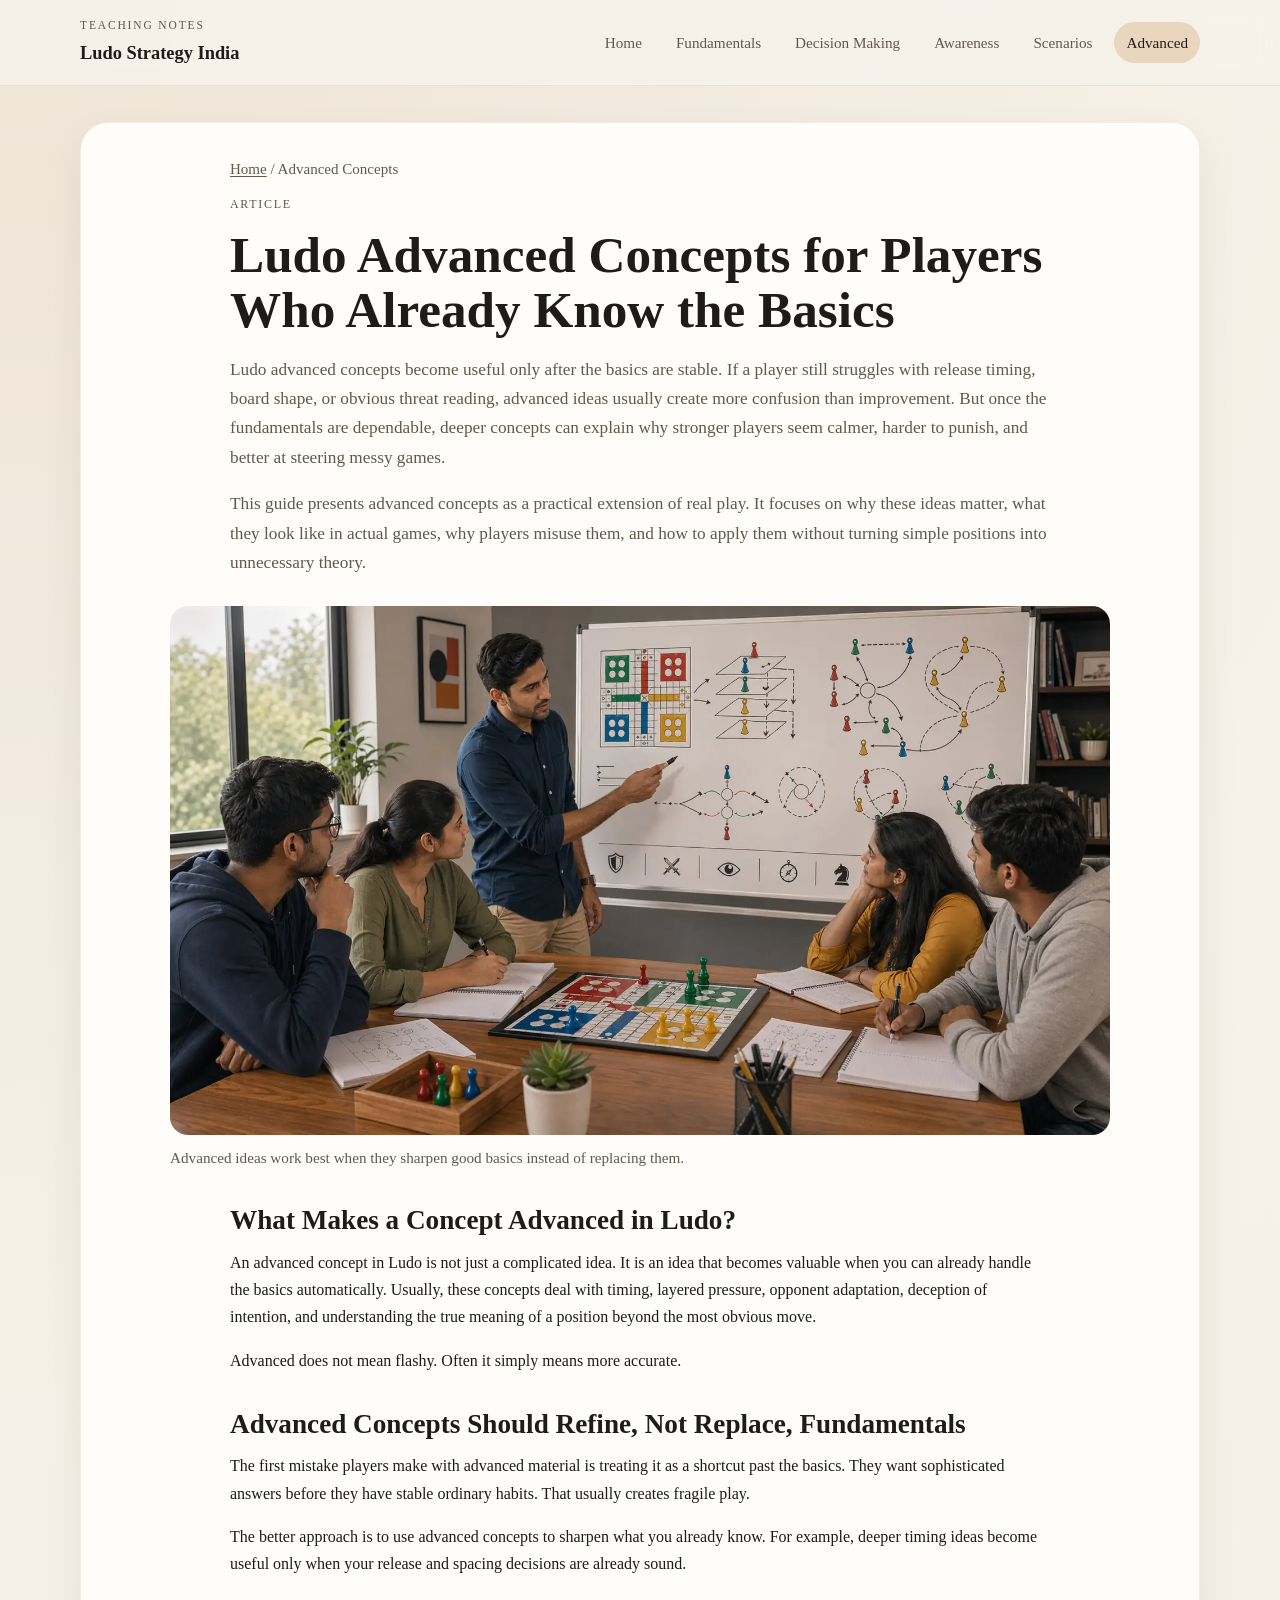
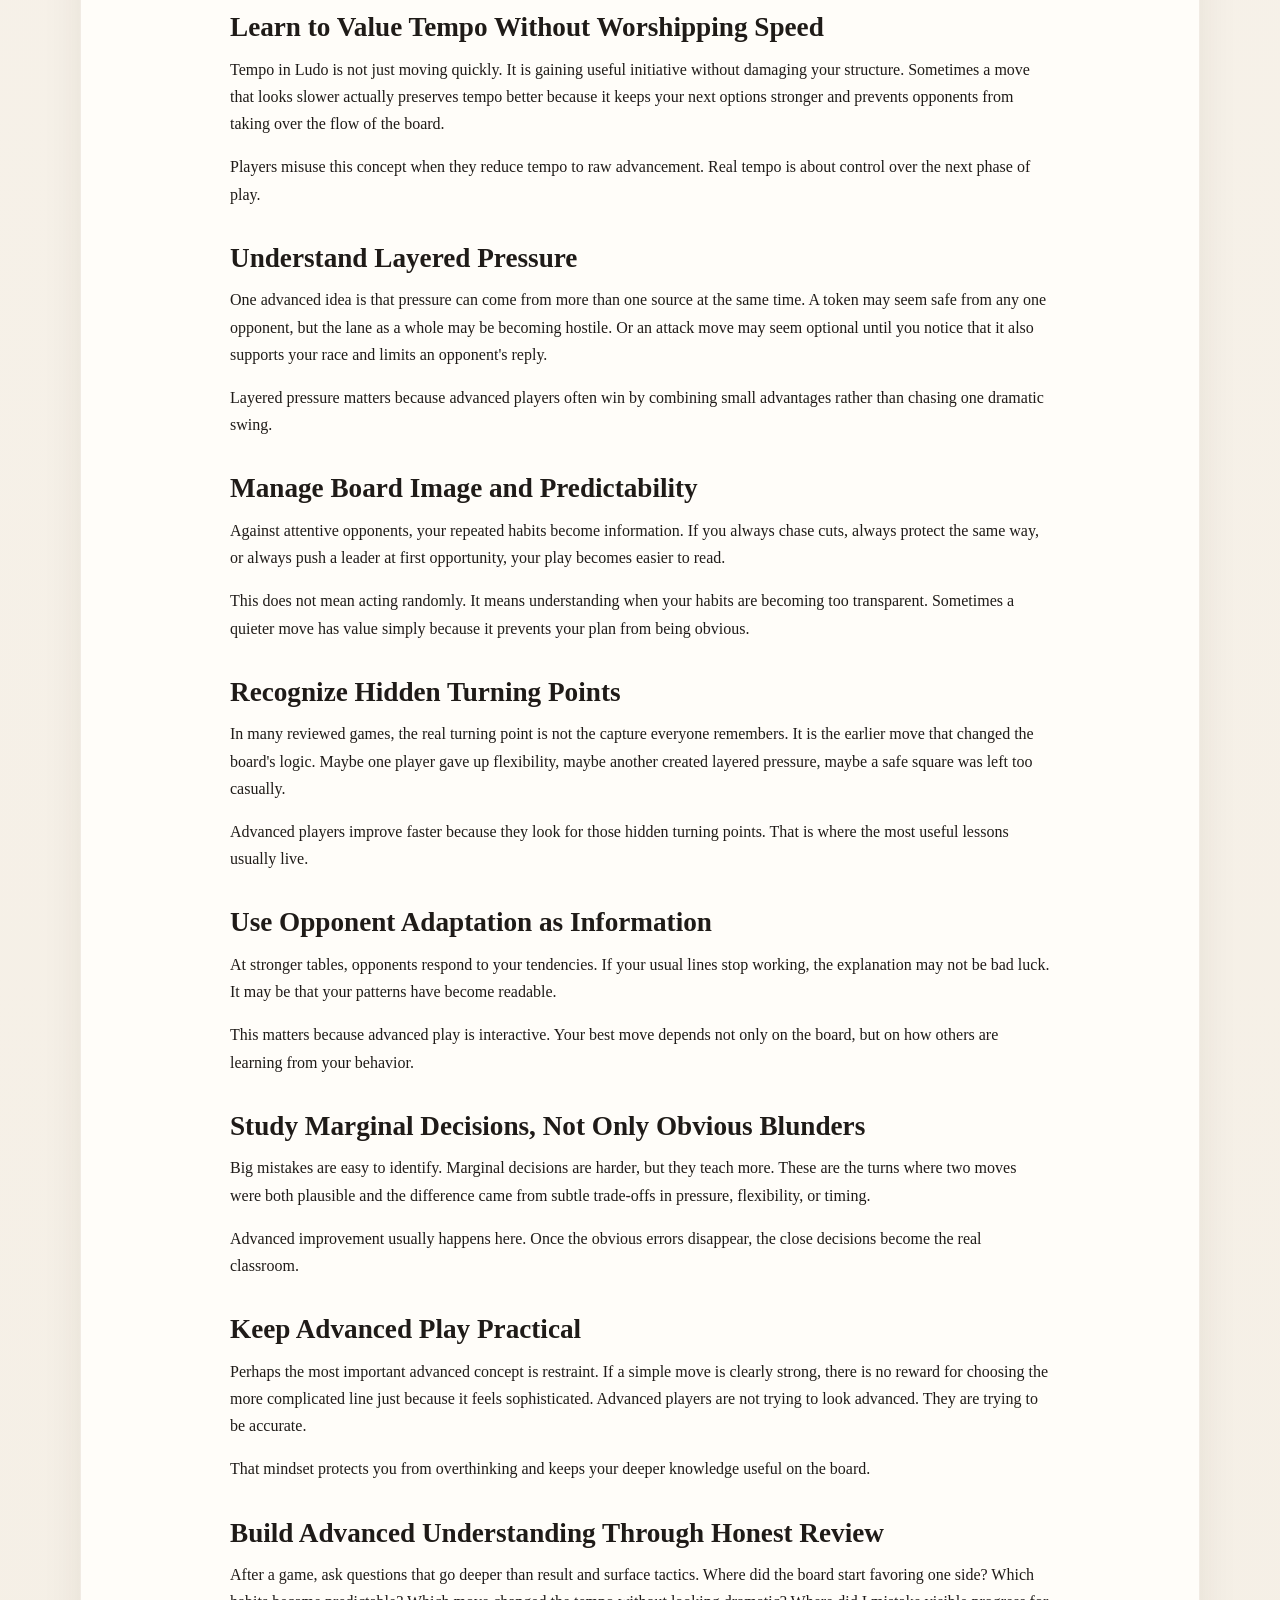
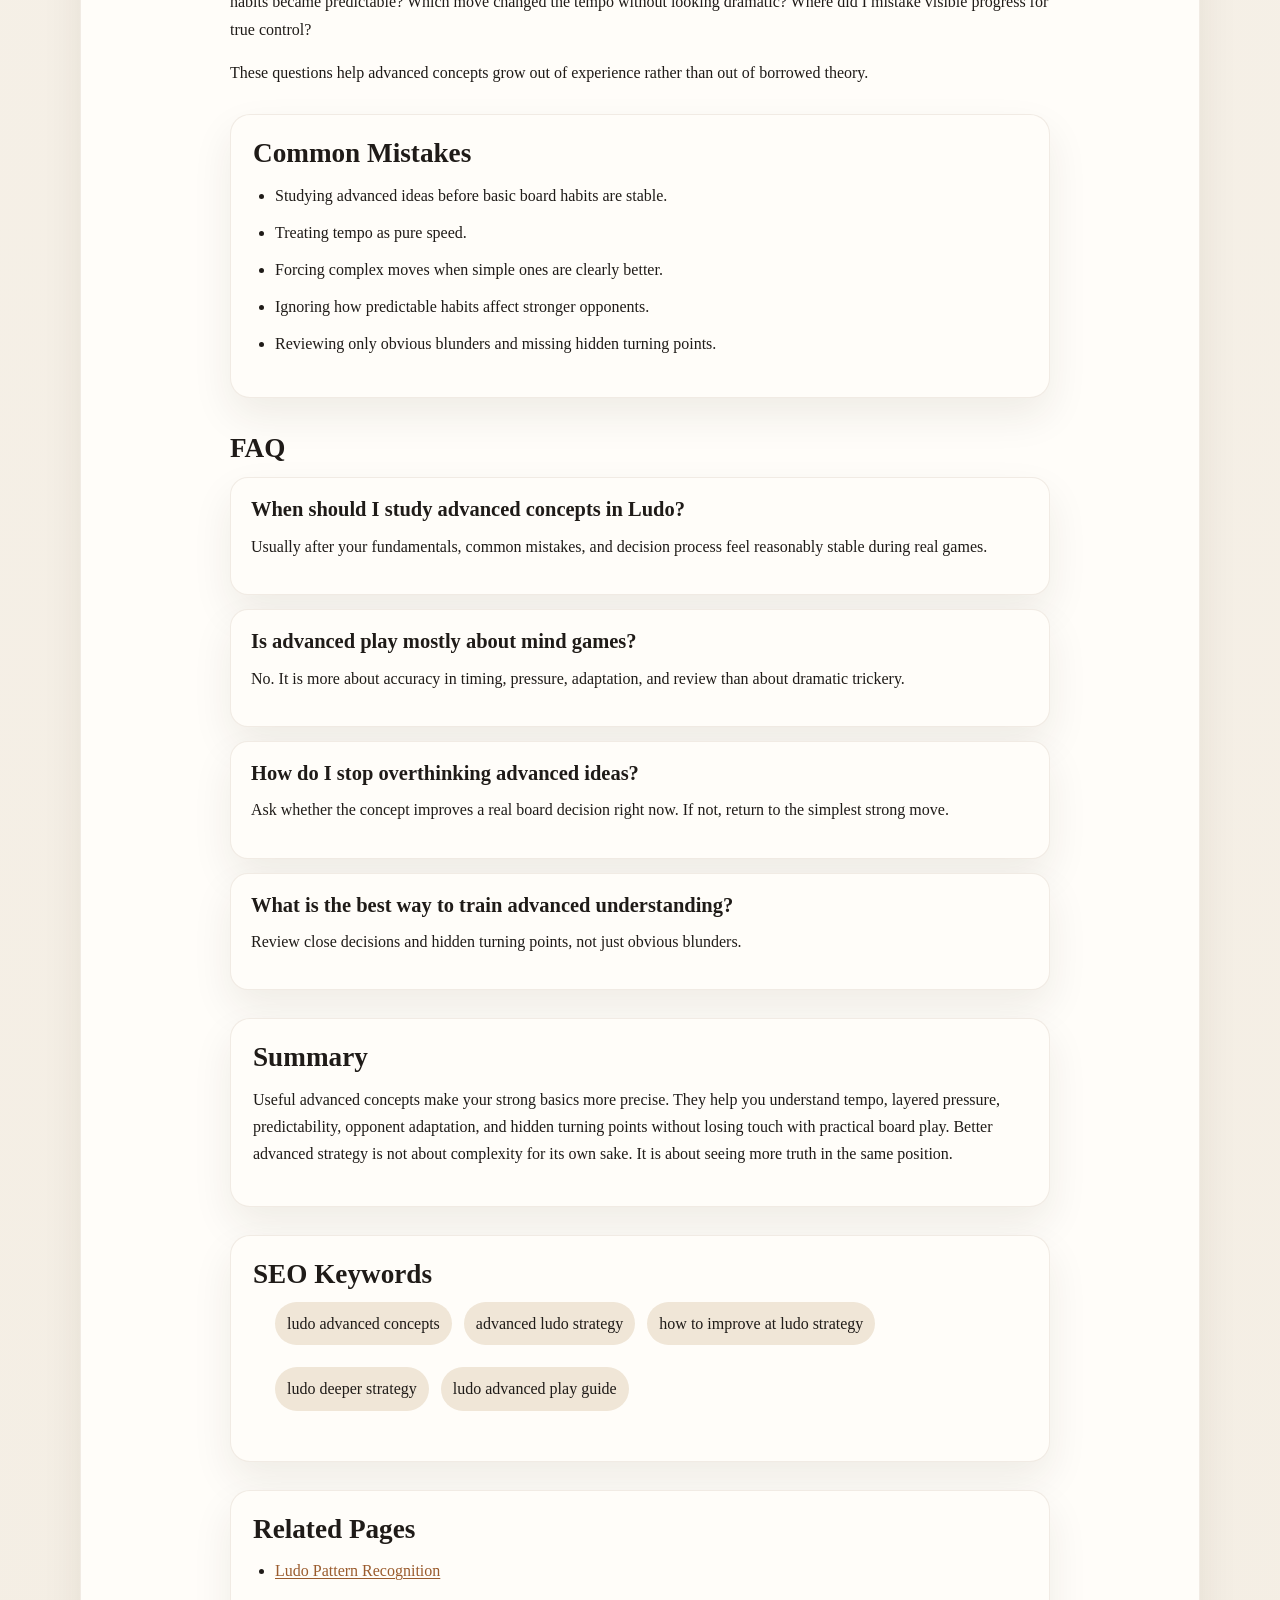
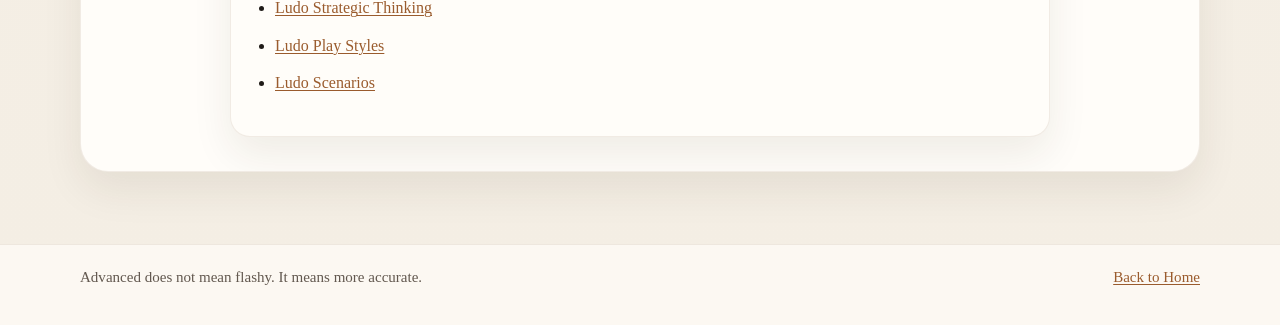
==== advanced-concepts.html @ 4560ac7e "feat: 更新网站地图和添加多个HTML页面 更新sitemap.xml文件中的URL路径，从.md改为.html 添加多个新的HTML页面，包括strategic-thinking.html、sc" ====
<!doctype html>
<html lang="en"><head><meta charset="utf-8"><meta name="viewport" content="width=device-width, initial-scale=1"><title>Ludo Advanced Concepts for Players Who Already Know the Basics</title><meta name="description" content="A practical guide to advanced Ludo concepts such as tempo, layered pressure, predictability, opponent adaptation, and hidden turning points."><link rel="canonical" href="https://market-lab-cmd.github.io/ludo-strategy-india/advanced-concepts.html"><link rel="stylesheet" href="./assets/css/index.css"></head><body><div class="site-shell"><header class="site-header"><div class="site-header__inner"><a class="site-brand" href="./index.html"><p class="site-brand__eyebrow">Teaching Notes</p><p class="site-brand__name">Ludo Strategy India</p></a><nav class="site-nav" aria-label="Primary"><a href="./index.html">Home</a><a href="./fundamentals.html">Fundamentals</a><a href="./decision-making.html">Decision Making</a><a href="./game-awareness.html">Awareness</a><a href="./scenarios.html">Scenarios</a><a class="is-active" href="./advanced-concepts.html">Advanced</a></nav></div></header><main class="page"><article class="article"><div class="article__header"><div class="breadcrumbs"><a href="./index.html">Home</a> / Advanced Concepts</div><p class="section-label">Article</p><h1>Ludo Advanced Concepts for Players Who Already Know the Basics</h1><p class="lede">Ludo advanced concepts become useful only after the basics are stable. If a player still struggles with release timing, board shape, or obvious threat reading, advanced ideas usually create more confusion than improvement. But once the fundamentals are dependable, deeper concepts can explain why stronger players seem calmer, harder to punish, and better at steering messy games.</p><p class="lede">This guide presents advanced concepts as a practical extension of real play. It focuses on why these ideas matter, what they look like in actual games, why players misuse them, and how to apply them without turning simple positions into unnecessary theory.</p></div><figure class="figure-block"><img src="./assets/images/advanced-concepts.webp" alt="Ludo advanced study desk with board analysis, notebook, and quiet coaching atmosphere"><figcaption>Advanced ideas work best when they sharpen good basics instead of replacing them.</figcaption></figure><div class="article__body"><h2>What Makes a Concept Advanced in Ludo?</h2><p>An advanced concept in Ludo is not just a complicated idea. It is an idea that becomes valuable when you can already handle the basics automatically. Usually, these concepts deal with timing, layered pressure, opponent adaptation, deception of intention, and understanding the true meaning of a position beyond the most obvious move.</p><p>Advanced does not mean flashy. Often it simply means more accurate.</p><h2>Advanced Concepts Should Refine, Not Replace, Fundamentals</h2><p>The first mistake players make with advanced material is treating it as a shortcut past the basics. They want sophisticated answers before they have stable ordinary habits. That usually creates fragile play.</p><p>The better approach is to use advanced concepts to sharpen what you already know. For example, deeper timing ideas become useful only when your release and spacing decisions are already sound.</p><h2>Learn to Value Tempo Without Worshipping Speed</h2><p>Tempo in Ludo is not just moving quickly. It is gaining useful initiative without damaging your structure. Sometimes a move that looks slower actually preserves tempo better because it keeps your next options stronger and prevents opponents from taking over the flow of the board.</p><p>Players misuse this concept when they reduce tempo to raw advancement. Real tempo is about control over the next phase of play.</p><h2>Understand Layered Pressure</h2><p>One advanced idea is that pressure can come from more than one source at the same time. A token may seem safe from any one opponent, but the lane as a whole may be becoming hostile. Or an attack move may seem optional until you notice that it also supports your race and limits an opponent's reply.</p><p>Layered pressure matters because advanced players often win by combining small advantages rather than chasing one dramatic swing.</p><h2>Manage Board Image and Predictability</h2><p>Against attentive opponents, your repeated habits become information. If you always chase cuts, always protect the same way, or always push a leader at first opportunity, your play becomes easier to read.</p><p>This does not mean acting randomly. It means understanding when your habits are becoming too transparent. Sometimes a quieter move has value simply because it prevents your plan from being obvious.</p><h2>Recognize Hidden Turning Points</h2><p>In many reviewed games, the real turning point is not the capture everyone remembers. It is the earlier move that changed the board's logic. Maybe one player gave up flexibility, maybe another created layered pressure, maybe a safe square was left too casually.</p><p>Advanced players improve faster because they look for those hidden turning points. That is where the most useful lessons usually live.</p><h2>Use Opponent Adaptation as Information</h2><p>At stronger tables, opponents respond to your tendencies. If your usual lines stop working, the explanation may not be bad luck. It may be that your patterns have become readable.</p><p>This matters because advanced play is interactive. Your best move depends not only on the board, but on how others are learning from your behavior.</p><h2>Study Marginal Decisions, Not Only Obvious Blunders</h2><p>Big mistakes are easy to identify. Marginal decisions are harder, but they teach more. These are the turns where two moves were both plausible and the difference came from subtle trade-offs in pressure, flexibility, or timing.</p><p>Advanced improvement usually happens here. Once the obvious errors disappear, the close decisions become the real classroom.</p><h2>Keep Advanced Play Practical</h2><p>Perhaps the most important advanced concept is restraint. If a simple move is clearly strong, there is no reward for choosing the more complicated line just because it feels sophisticated. Advanced players are not trying to look advanced. They are trying to be accurate.</p><p>That mindset protects you from overthinking and keeps your deeper knowledge useful on the board.</p><h2>Build Advanced Understanding Through Honest Review</h2><p>After a game, ask questions that go deeper than result and surface tactics. Where did the board start favoring one side? Which habits became predictable? Which move changed the tempo without looking dramatic? Where did I mistake visible progress for true control?</p><p>These questions help advanced concepts grow out of experience rather than out of borrowed theory.</p><div class="note-box"><h2>Common Mistakes</h2><ul><li>Studying advanced ideas before basic board habits are stable.</li><li>Treating tempo as pure speed.</li><li>Forcing complex moves when simple ones are clearly better.</li><li>Ignoring how predictable habits affect stronger opponents.</li><li>Reviewing only obvious blunders and missing hidden turning points.</li></ul></div><h2>FAQ</h2><div class="faq-item"><h3>When should I study advanced concepts in Ludo?</h3><p>Usually after your fundamentals, common mistakes, and decision process feel reasonably stable during real games.</p></div><div class="faq-item"><h3>Is advanced play mostly about mind games?</h3><p>No. It is more about accuracy in timing, pressure, adaptation, and review than about dramatic trickery.</p></div><div class="faq-item"><h3>How do I stop overthinking advanced ideas?</h3><p>Ask whether the concept improves a real board decision right now. If not, return to the simplest strong move.</p></div><div class="faq-item"><h3>What is the best way to train advanced understanding?</h3><p>Review close decisions and hidden turning points, not just obvious blunders.</p></div><div class="note-box"><h2>Summary</h2><p>Useful advanced concepts make your strong basics more precise. They help you understand tempo, layered pressure, predictability, opponent adaptation, and hidden turning points without losing touch with practical board play. Better advanced strategy is not about complexity for its own sake. It is about seeing more truth in the same position.</p></div><div class="keywords"><h2>SEO Keywords</h2><ul class="keywords-list"><li>ludo advanced concepts</li><li>advanced ludo strategy</li><li>how to improve at ludo strategy</li><li>ludo deeper strategy</li><li>ludo advanced play guide</li></ul></div><section class="related-block"><h2>Related Pages</h2><ul><li><a href="./pattern-recognition.html">Ludo Pattern Recognition</a></li><li><a href="./strategic-thinking.html">Ludo Strategic Thinking</a></li><li><a href="./play-styles.html">Ludo Play Styles</a></li><li><a href="./scenarios.html">Ludo Scenarios</a></li></ul></section></div></article></main><footer class="site-footer"><div class="site-footer__inner"><div>Advanced does not mean flashy. It means more accurate.</div><div><a href="./index.html">Back to Home</a></div></div></footer></div></body></html>
---- assets/css/index.css ----
* {
  box-sizing: border-box;
}

:root {
  --bg: #f5f0e7;
  --surface: #fffdf9;
  --surface-strong: #f0e6d7;
  --ink: #1f1b18;
  --muted: #62584f;
  --line: #d7c8b3;
  --accent: #9a5b2d;
  --accent-soft: #ead6bf;
  --shadow: 0 18px 40px rgba(54, 35, 18, 0.08);
  --radius: 22px;
  --content-width: 1120px;
  --reading-width: 820px;
}

html {
  scroll-behavior: smooth;
}

body {
  margin: 0;
  font-family: Georgia, "Times New Roman", serif;
  color: var(--ink);
  background:
    radial-gradient(circle at top left, rgba(201, 166, 124, 0.18), transparent 28%),
    linear-gradient(180deg, #f7f2ea 0%, #f4eee4 100%);
  line-height: 1.7;
}

a {
  color: var(--accent);
  text-decoration-thickness: 1px;
  text-underline-offset: 0.15em;
}

a:hover {
  color: #7d471e;
}

img {
  display: block;
  max-width: 100%;
  height: auto;
  border-radius: 18px;
}

.site-shell {
  min-height: 100vh;
}

.site-header {
  position: sticky;
  top: 0;
  z-index: 5;
  backdrop-filter: blur(14px);
  background: rgba(247, 242, 234, 0.9);
  border-bottom: 1px solid rgba(137, 104, 72, 0.12);
}

.site-header__inner,
.page,
.site-footer__inner {
  width: min(calc(100% - 32px), var(--content-width));
  margin: 0 auto;
}

.site-header__inner {
  display: flex;
  justify-content: space-between;
  align-items: center;
  gap: 18px;
  padding: 16px 0;
}

.site-brand {
  color: var(--ink);
  text-decoration: none;
}

.site-brand__eyebrow {
  margin: 0 0 2px;
  font-size: 0.72rem;
  letter-spacing: 0.16em;
  text-transform: uppercase;
  color: var(--muted);
}

.site-brand__name {
  margin: 0;
  font-size: 1.15rem;
  font-weight: 700;
}

.site-nav {
  display: flex;
  flex-wrap: wrap;
  gap: 10px;
  justify-content: flex-end;
}

.site-nav a {
  padding: 8px 12px;
  border-radius: 999px;
  text-decoration: none;
  color: var(--muted);
  font-size: 0.95rem;
}

.site-nav a.is-active,
.site-nav a:hover {
  background: var(--accent-soft);
  color: var(--ink);
}

.page {
  padding: 36px 0 72px;
}

.hero,
.article,
.card,
.note-box,
.related-block,
.faq-item,
.keywords {
  background: var(--surface);
  border: 1px solid rgba(137, 104, 72, 0.12);
  box-shadow: var(--shadow);
}

.hero,
.article {
  border-radius: 28px;
  overflow: hidden;
}

.hero {
  margin-bottom: 28px;
}

.hero__content {
  display: grid;
  grid-template-columns: 1.05fr 0.95fr;
  gap: 28px;
  padding: 34px;
}

.hero__eyebrow,
.section-label,
.meta-line {
  letter-spacing: 0.14em;
  text-transform: uppercase;
  font-size: 0.75rem;
  color: var(--muted);
}

.hero h1,
.article h1 {
  margin: 10px 0 16px;
  font-size: clamp(2rem, 4vw, 3.4rem);
  line-height: 1.08;
}

.hero p,
.lede {
  font-size: 1.08rem;
  color: var(--muted);
}

.hero__meta {
  display: flex;
  flex-wrap: wrap;
  gap: 10px;
  margin-top: 20px;
}

.pill {
  display: inline-flex;
  align-items: center;
  padding: 7px 12px;
  border-radius: 999px;
  background: var(--surface-strong);
  color: var(--ink);
  font-size: 0.92rem;
}

.hero__media img {
  min-height: 100%;
  object-fit: cover;
}

.article {
  padding: 34px;
}

.article__header {
  max-width: var(--reading-width);
  margin: 0 auto 28px;
}

.article__body {
  max-width: var(--reading-width);
  margin: 0 auto;
}

.article__body h2 {
  margin: 34px 0 12px;
  font-size: 1.7rem;
  line-height: 1.2;
}

.article__body h3 {
  margin: 26px 0 10px;
  font-size: 1.28rem;
  line-height: 1.3;
}

.article__body p {
  margin: 0 0 16px;
}

.article__body ul {
  margin: 0 0 18px 22px;
  padding: 0;
}

.article__body li {
  margin-bottom: 10px;
}

.figure-block {
  margin: 28px auto;
  max-width: 940px;
}

.figure-block figcaption {
  margin-top: 10px;
  color: var(--muted);
  font-size: 0.95rem;
}

.note-box,
.related-block,
.keywords {
  border-radius: 20px;
  padding: 22px;
  margin-top: 28px;
}

.note-box h2,
.related-block h2,
.keywords h2 {
  margin-top: 0;
}

.faq-item {
  border-radius: 18px;
  padding: 18px 20px;
  margin-bottom: 14px;
}

.faq-item h3 {
  margin-top: 0;
}

.topic-grid {
  display: grid;
  grid-template-columns: repeat(2, minmax(0, 1fr));
  gap: 18px;
  margin-top: 28px;
}

.card {
  border-radius: 20px;
  padding: 22px;
}

.card h3 {
  margin: 0 0 10px;
  font-size: 1.18rem;
}

.card p {
  margin: 0 0 14px;
  color: var(--muted);
}

.card a {
  text-decoration: none;
  font-weight: 600;
}

.related-list,
.keywords-list {
  display: flex;
  flex-wrap: wrap;
  gap: 12px;
  padding: 0;
  list-style: none;
  margin: 0;
}

.keywords-list li {
  padding: 8px 12px;
  border-radius: 999px;
  background: var(--surface-strong);
}

.breadcrumbs {
  margin-bottom: 10px;
  color: var(--muted);
  font-size: 0.94rem;
}

.breadcrumbs a {
  color: inherit;
}

.site-footer {
  border-top: 1px solid rgba(137, 104, 72, 0.12);
  background: rgba(255, 253, 249, 0.72);
}

.site-footer__inner {
  display: flex;
  justify-content: space-between;
  gap: 20px;
  padding: 20px 0 34px;
  color: var(--muted);
  font-size: 0.94rem;
}

@media (max-width: 920px) {
  .hero__content {
    grid-template-columns: 1fr;
  }

  .topic-grid {
    grid-template-columns: 1fr;
  }

  .site-header__inner,
  .site-footer__inner {
    flex-direction: column;
    align-items: flex-start;
  }
}

@media (max-width: 640px) {
  .page {
    padding-top: 20px;
  }

  .article,
  .hero__content {
    padding: 22px;
  }

  .site-nav {
    justify-content: flex-start;
  }
}
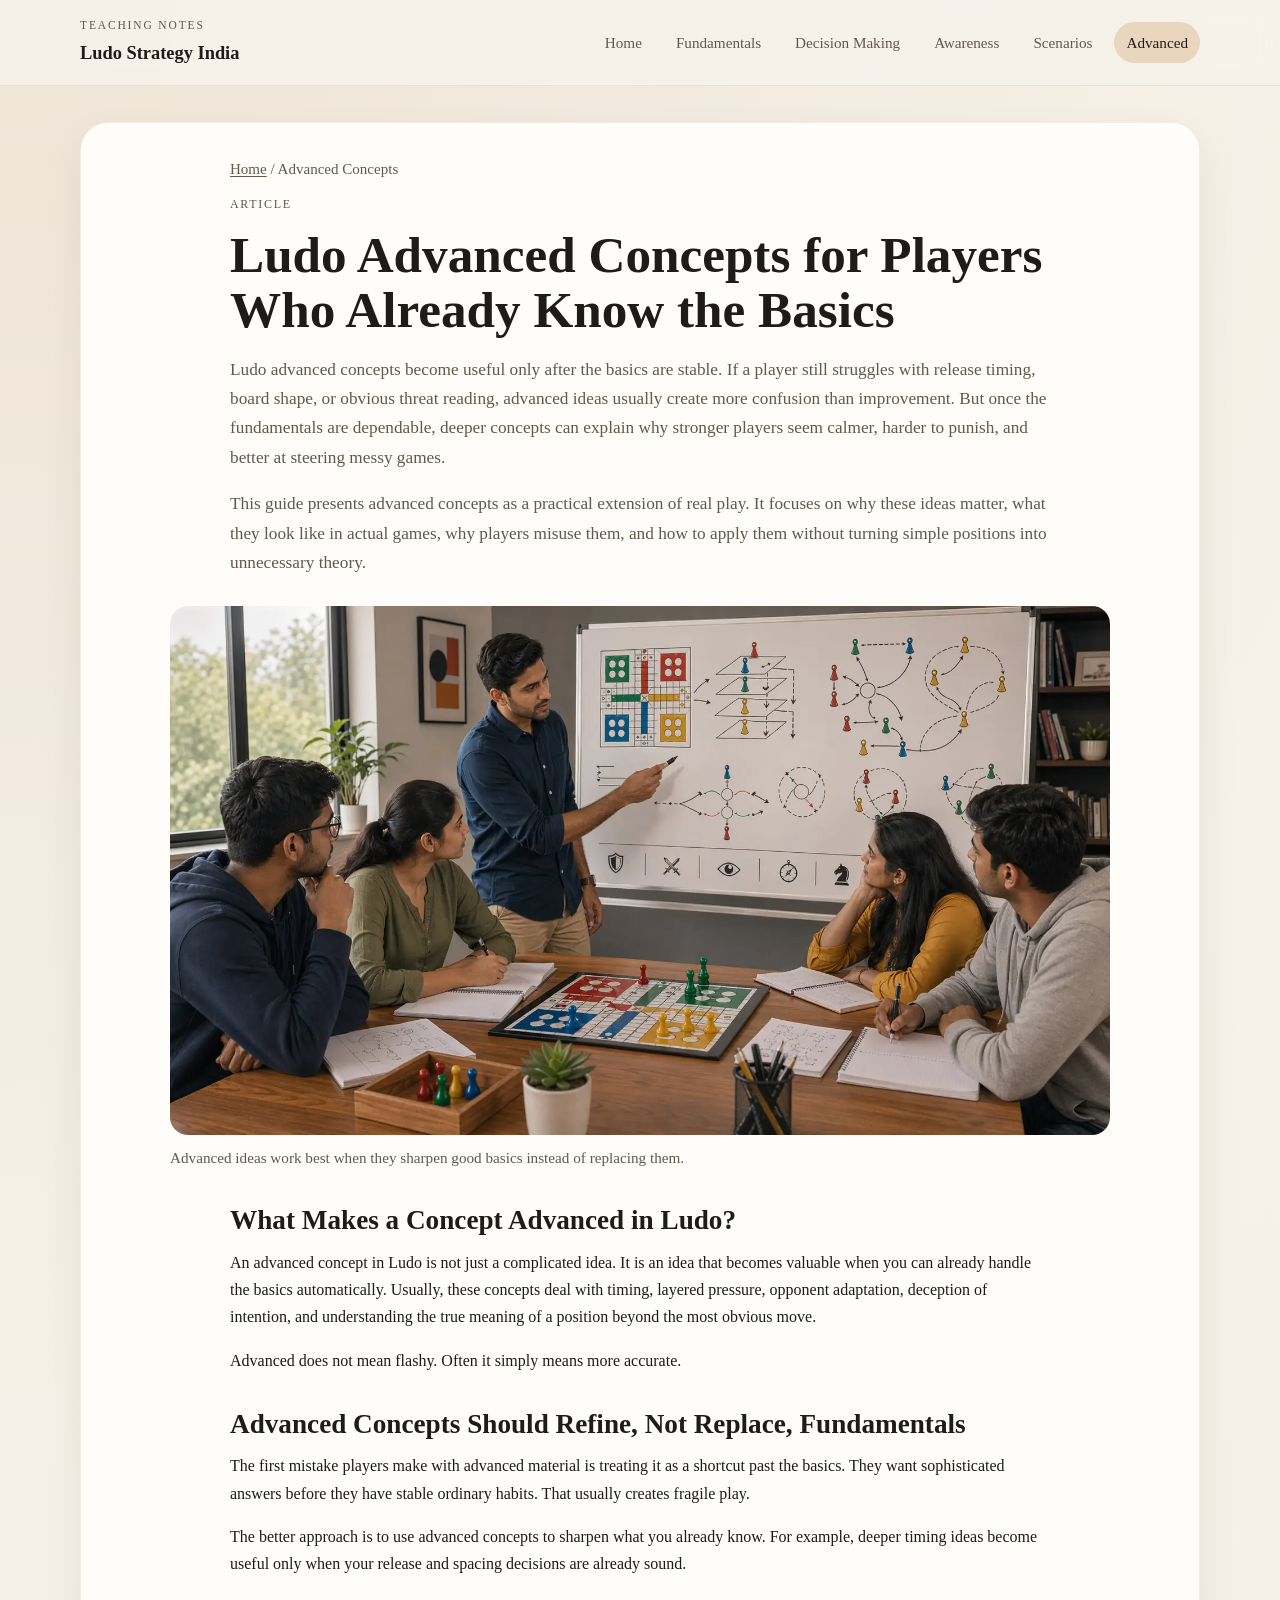
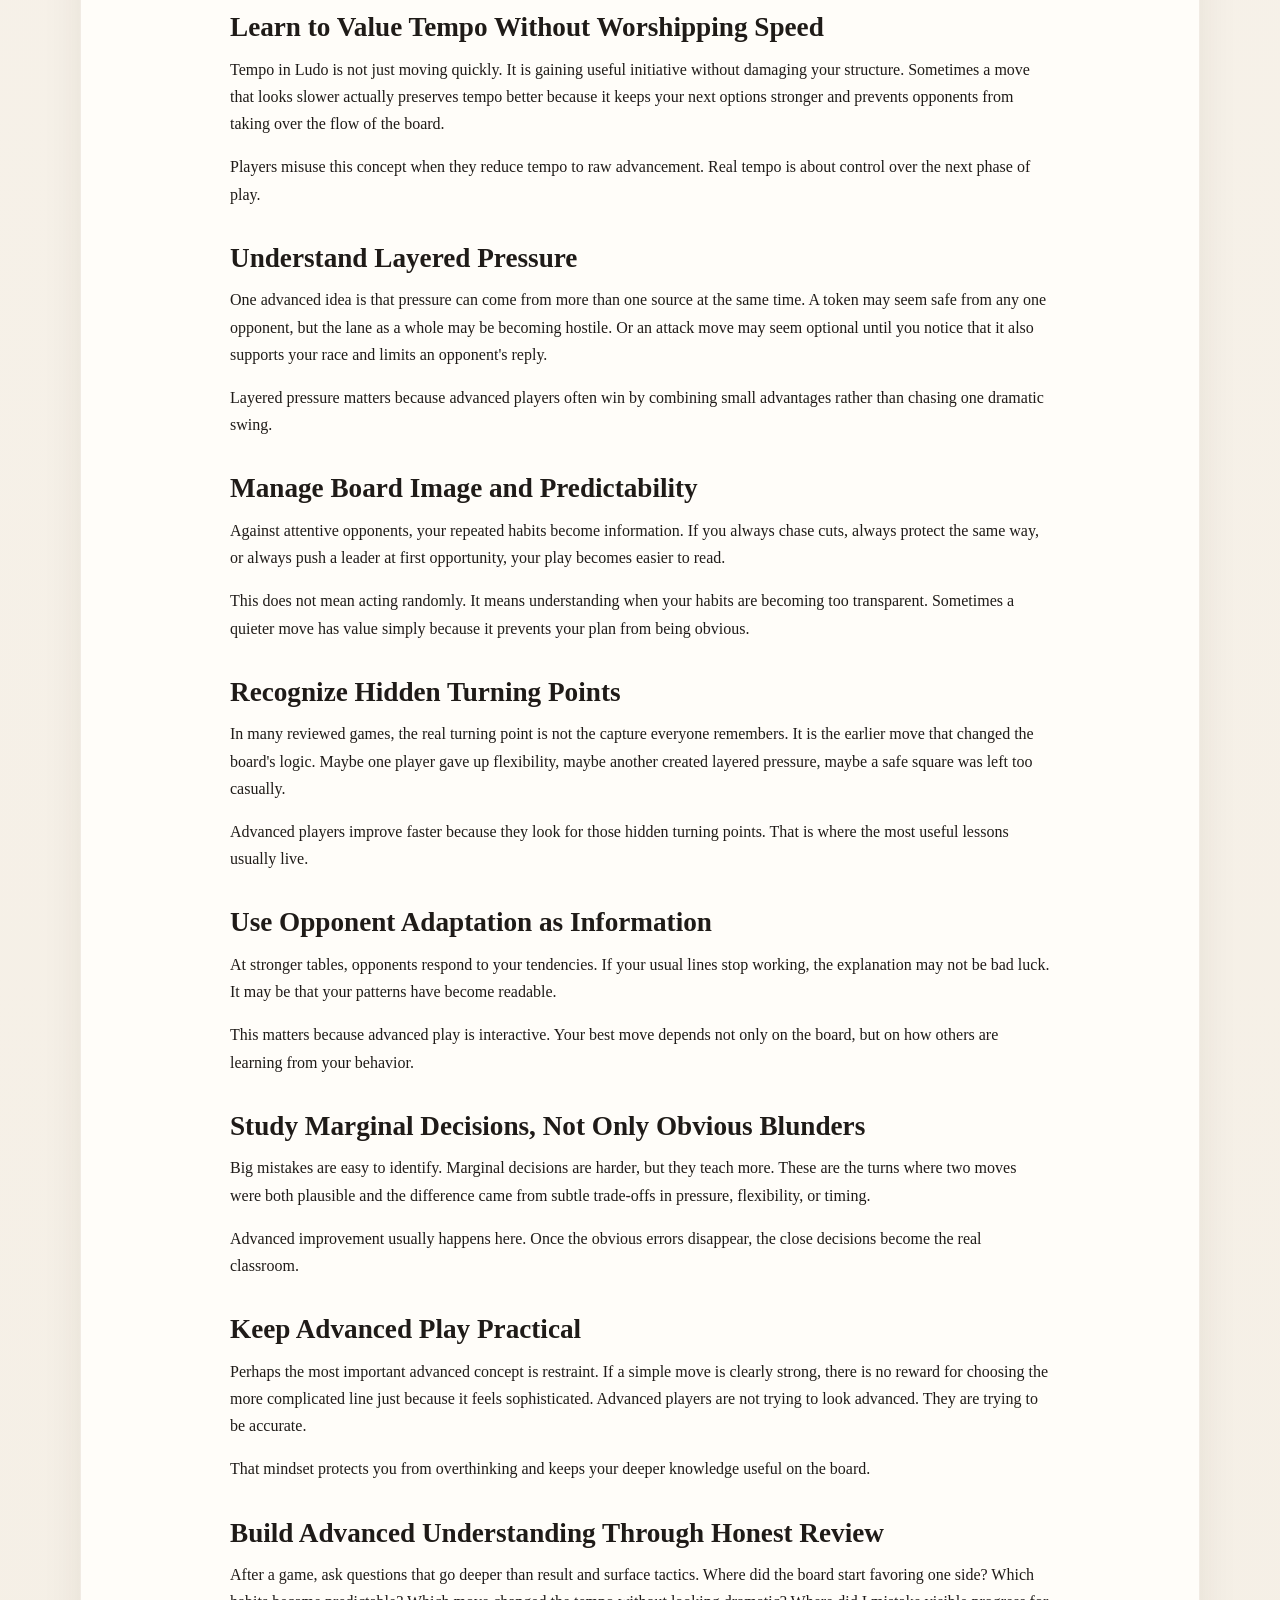
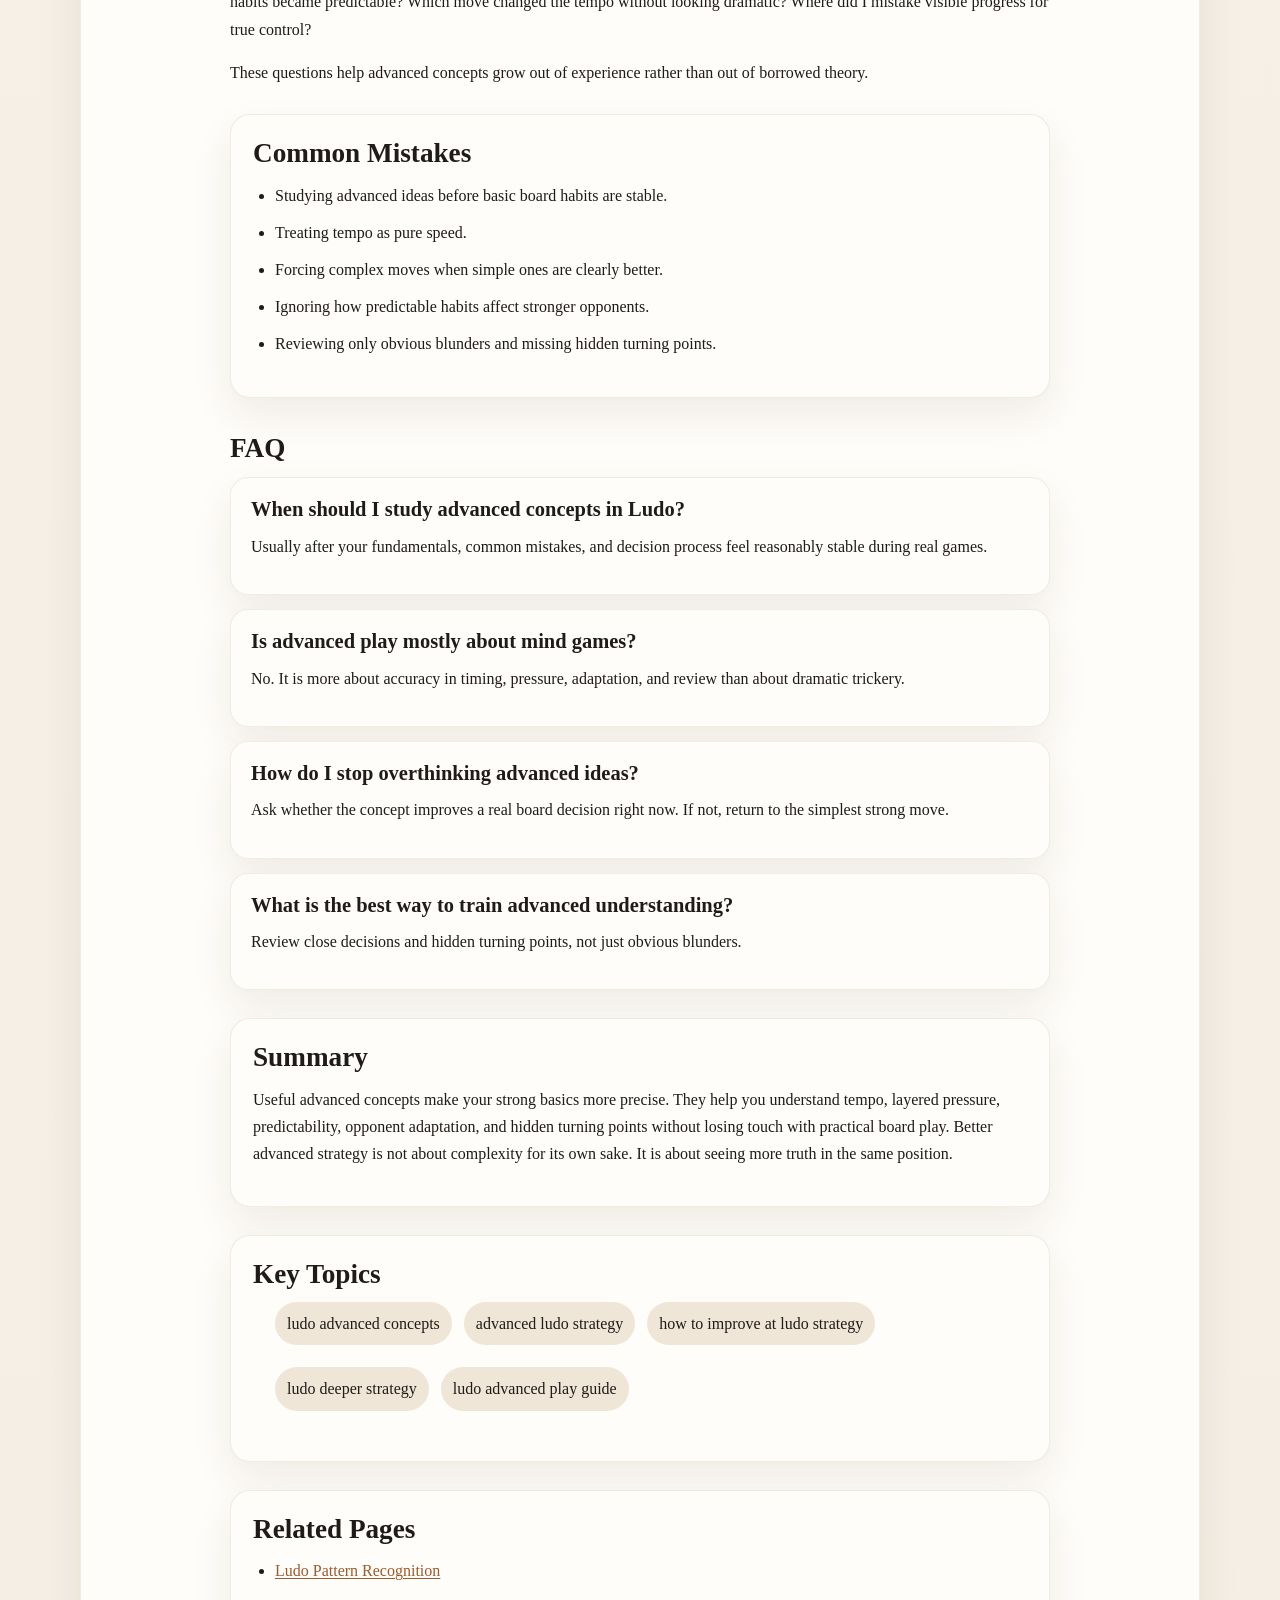
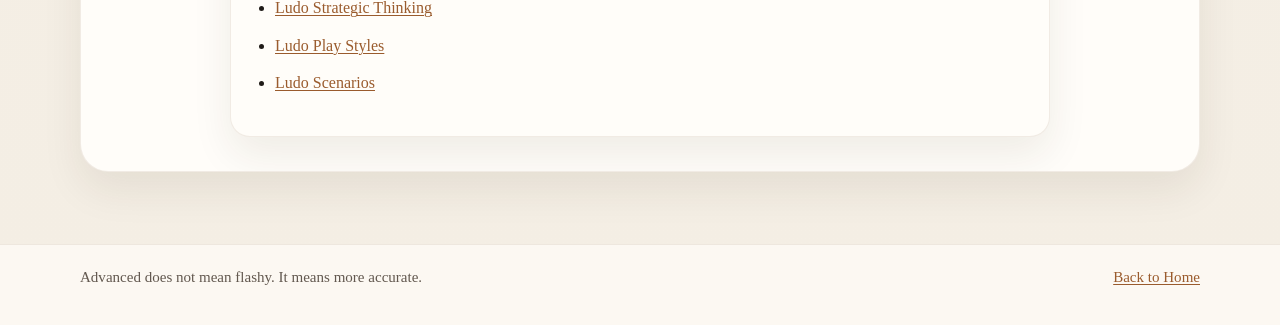
==== commit 20228107: "feat(页面): 添加导航面板和路径步骤组件 添加新的图片资源并更新多个页面的布局和样式 引入导航面板、跳转框和路径步骤组件以改善用户体验 重构页面结构，使用网格布局增强可读性和导航性" ====
--- a/advanced-concepts.html
+++ b/advanced-concepts.html
@@ -1,2 +1,2 @@
 <!doctype html>
-<html lang="en"><head><meta charset="utf-8"><meta name="viewport" content="width=device-width, initial-scale=1"><title>Ludo Advanced Concepts for Players Who Already Know the Basics</title><meta name="description" content="A practical guide to advanced Ludo concepts such as tempo, layered pressure, predictability, opponent adaptation, and hidden turning points."><link rel="canonical" href="https://market-lab-cmd.github.io/ludo-strategy-india/advanced-concepts.html"><link rel="stylesheet" href="./assets/css/index.css"></head><body><div class="site-shell"><header class="site-header"><div class="site-header__inner"><a class="site-brand" href="./index.html"><p class="site-brand__eyebrow">Teaching Notes</p><p class="site-brand__name">Ludo Strategy India</p></a><nav class="site-nav" aria-label="Primary"><a href="./index.html">Home</a><a href="./fundamentals.html">Fundamentals</a><a href="./decision-making.html">Decision Making</a><a href="./game-awareness.html">Awareness</a><a href="./scenarios.html">Scenarios</a><a class="is-active" href="./advanced-concepts.html">Advanced</a></nav></div></header><main class="page"><article class="article"><div class="article__header"><div class="breadcrumbs"><a href="./index.html">Home</a> / Advanced Concepts</div><p class="section-label">Article</p><h1>Ludo Advanced Concepts for Players Who Already Know the Basics</h1><p class="lede">Ludo advanced concepts become useful only after the basics are stable. If a player still struggles with release timing, board shape, or obvious threat reading, advanced ideas usually create more confusion than improvement. But once the fundamentals are dependable, deeper concepts can explain why stronger players seem calmer, harder to punish, and better at steering messy games.</p><p class="lede">This guide presents advanced concepts as a practical extension of real play. It focuses on why these ideas matter, what they look like in actual games, why players misuse them, and how to apply them without turning simple positions into unnecessary theory.</p></div><figure class="figure-block"><img src="./assets/images/advanced-concepts.webp" alt="Ludo advanced study desk with board analysis, notebook, and quiet coaching atmosphere"><figcaption>Advanced ideas work best when they sharpen good basics instead of replacing them.</figcaption></figure><div class="article__body"><h2>What Makes a Concept Advanced in Ludo?</h2><p>An advanced concept in Ludo is not just a complicated idea. It is an idea that becomes valuable when you can already handle the basics automatically. Usually, these concepts deal with timing, layered pressure, opponent adaptation, deception of intention, and understanding the true meaning of a position beyond the most obvious move.</p><p>Advanced does not mean flashy. Often it simply means more accurate.</p><h2>Advanced Concepts Should Refine, Not Replace, Fundamentals</h2><p>The first mistake players make with advanced material is treating it as a shortcut past the basics. They want sophisticated answers before they have stable ordinary habits. That usually creates fragile play.</p><p>The better approach is to use advanced concepts to sharpen what you already know. For example, deeper timing ideas become useful only when your release and spacing decisions are already sound.</p><h2>Learn to Value Tempo Without Worshipping Speed</h2><p>Tempo in Ludo is not just moving quickly. It is gaining useful initiative without damaging your structure. Sometimes a move that looks slower actually preserves tempo better because it keeps your next options stronger and prevents opponents from taking over the flow of the board.</p><p>Players misuse this concept when they reduce tempo to raw advancement. Real tempo is about control over the next phase of play.</p><h2>Understand Layered Pressure</h2><p>One advanced idea is that pressure can come from more than one source at the same time. A token may seem safe from any one opponent, but the lane as a whole may be becoming hostile. Or an attack move may seem optional until you notice that it also supports your race and limits an opponent's reply.</p><p>Layered pressure matters because advanced players often win by combining small advantages rather than chasing one dramatic swing.</p><h2>Manage Board Image and Predictability</h2><p>Against attentive opponents, your repeated habits become information. If you always chase cuts, always protect the same way, or always push a leader at first opportunity, your play becomes easier to read.</p><p>This does not mean acting randomly. It means understanding when your habits are becoming too transparent. Sometimes a quieter move has value simply because it prevents your plan from being obvious.</p><h2>Recognize Hidden Turning Points</h2><p>In many reviewed games, the real turning point is not the capture everyone remembers. It is the earlier move that changed the board's logic. Maybe one player gave up flexibility, maybe another created layered pressure, maybe a safe square was left too casually.</p><p>Advanced players improve faster because they look for those hidden turning points. That is where the most useful lessons usually live.</p><h2>Use Opponent Adaptation as Information</h2><p>At stronger tables, opponents respond to your tendencies. If your usual lines stop working, the explanation may not be bad luck. It may be that your patterns have become readable.</p><p>This matters because advanced play is interactive. Your best move depends not only on the board, but on how others are learning from your behavior.</p><h2>Study Marginal Decisions, Not Only Obvious Blunders</h2><p>Big mistakes are easy to identify. Marginal decisions are harder, but they teach more. These are the turns where two moves were both plausible and the difference came from subtle trade-offs in pressure, flexibility, or timing.</p><p>Advanced improvement usually happens here. Once the obvious errors disappear, the close decisions become the real classroom.</p><h2>Keep Advanced Play Practical</h2><p>Perhaps the most important advanced concept is restraint. If a simple move is clearly strong, there is no reward for choosing the more complicated line just because it feels sophisticated. Advanced players are not trying to look advanced. They are trying to be accurate.</p><p>That mindset protects you from overthinking and keeps your deeper knowledge useful on the board.</p><h2>Build Advanced Understanding Through Honest Review</h2><p>After a game, ask questions that go deeper than result and surface tactics. Where did the board start favoring one side? Which habits became predictable? Which move changed the tempo without looking dramatic? Where did I mistake visible progress for true control?</p><p>These questions help advanced concepts grow out of experience rather than out of borrowed theory.</p><div class="note-box"><h2>Common Mistakes</h2><ul><li>Studying advanced ideas before basic board habits are stable.</li><li>Treating tempo as pure speed.</li><li>Forcing complex moves when simple ones are clearly better.</li><li>Ignoring how predictable habits affect stronger opponents.</li><li>Reviewing only obvious blunders and missing hidden turning points.</li></ul></div><h2>FAQ</h2><div class="faq-item"><h3>When should I study advanced concepts in Ludo?</h3><p>Usually after your fundamentals, common mistakes, and decision process feel reasonably stable during real games.</p></div><div class="faq-item"><h3>Is advanced play mostly about mind games?</h3><p>No. It is more about accuracy in timing, pressure, adaptation, and review than about dramatic trickery.</p></div><div class="faq-item"><h3>How do I stop overthinking advanced ideas?</h3><p>Ask whether the concept improves a real board decision right now. If not, return to the simplest strong move.</p></div><div class="faq-item"><h3>What is the best way to train advanced understanding?</h3><p>Review close decisions and hidden turning points, not just obvious blunders.</p></div><div class="note-box"><h2>Summary</h2><p>Useful advanced concepts make your strong basics more precise. They help you understand tempo, layered pressure, predictability, opponent adaptation, and hidden turning points without losing touch with practical board play. Better advanced strategy is not about complexity for its own sake. It is about seeing more truth in the same position.</p></div><div class="keywords"><h2>SEO Keywords</h2><ul class="keywords-list"><li>ludo advanced concepts</li><li>advanced ludo strategy</li><li>how to improve at ludo strategy</li><li>ludo deeper strategy</li><li>ludo advanced play guide</li></ul></div><section class="related-block"><h2>Related Pages</h2><ul><li><a href="./pattern-recognition.html">Ludo Pattern Recognition</a></li><li><a href="./strategic-thinking.html">Ludo Strategic Thinking</a></li><li><a href="./play-styles.html">Ludo Play Styles</a></li><li><a href="./scenarios.html">Ludo Scenarios</a></li></ul></section></div></article></main><footer class="site-footer"><div class="site-footer__inner"><div>Advanced does not mean flashy. It means more accurate.</div><div><a href="./index.html">Back to Home</a></div></div></footer></div></body></html>
+<html lang="en"><head><meta charset="utf-8"><meta name="viewport" content="width=device-width, initial-scale=1"><title>Ludo Advanced Concepts for Players Who Already Know the Basics</title><meta name="description" content="A practical guide to advanced Ludo concepts such as tempo, layered pressure, predictability, opponent adaptation, and hidden turning points."><link rel="canonical" href="https://market-lab-cmd.github.io/ludo-strategy-india/advanced-concepts.html"><link rel="stylesheet" href="./assets/css/index.css"></head><body><div class="site-shell"><header class="site-header"><div class="site-header__inner"><a class="site-brand" href="./index.html"><p class="site-brand__eyebrow">Teaching Notes</p><p class="site-brand__name">Ludo Strategy India</p></a><nav class="site-nav" aria-label="Primary"><a href="./index.html">Home</a><a href="./fundamentals.html">Fundamentals</a><a href="./decision-making.html">Decision Making</a><a href="./game-awareness.html">Awareness</a><a href="./scenarios.html">Scenarios</a><a class="is-active" href="./advanced-concepts.html">Advanced</a></nav></div></header><main class="page"><article class="article"><div class="article__header"><div class="breadcrumbs"><a href="./index.html">Home</a> / Advanced Concepts</div><p class="section-label">Article</p><h1>Ludo Advanced Concepts for Players Who Already Know the Basics</h1><p class="lede">Ludo advanced concepts become useful only after the basics are stable. If a player still struggles with release timing, board shape, or obvious threat reading, advanced ideas usually create more confusion than improvement. But once the fundamentals are dependable, deeper concepts can explain why stronger players seem calmer, harder to punish, and better at steering messy games.</p><p class="lede">This guide presents advanced concepts as a practical extension of real play. It focuses on why these ideas matter, what they look like in actual games, why players misuse them, and how to apply them without turning simple positions into unnecessary theory.</p></div><figure class="figure-block"><img src="./assets/images/advanced-concepts.webp" alt="Ludo advanced study desk with board analysis, notebook, and quiet coaching atmosphere"><figcaption>Advanced ideas work best when they sharpen good basics instead of replacing them.</figcaption></figure><div class="article__body"><h2>What Makes a Concept Advanced in Ludo?</h2><p>An advanced concept in Ludo is not just a complicated idea. It is an idea that becomes valuable when you can already handle the basics automatically. Usually, these concepts deal with timing, layered pressure, opponent adaptation, deception of intention, and understanding the true meaning of a position beyond the most obvious move.</p><p>Advanced does not mean flashy. Often it simply means more accurate.</p><h2>Advanced Concepts Should Refine, Not Replace, Fundamentals</h2><p>The first mistake players make with advanced material is treating it as a shortcut past the basics. They want sophisticated answers before they have stable ordinary habits. That usually creates fragile play.</p><p>The better approach is to use advanced concepts to sharpen what you already know. For example, deeper timing ideas become useful only when your release and spacing decisions are already sound.</p><h2>Learn to Value Tempo Without Worshipping Speed</h2><p>Tempo in Ludo is not just moving quickly. It is gaining useful initiative without damaging your structure. Sometimes a move that looks slower actually preserves tempo better because it keeps your next options stronger and prevents opponents from taking over the flow of the board.</p><p>Players misuse this concept when they reduce tempo to raw advancement. Real tempo is about control over the next phase of play.</p><h2>Understand Layered Pressure</h2><p>One advanced idea is that pressure can come from more than one source at the same time. A token may seem safe from any one opponent, but the lane as a whole may be becoming hostile. Or an attack move may seem optional until you notice that it also supports your race and limits an opponent's reply.</p><p>Layered pressure matters because advanced players often win by combining small advantages rather than chasing one dramatic swing.</p><h2>Manage Board Image and Predictability</h2><p>Against attentive opponents, your repeated habits become information. If you always chase cuts, always protect the same way, or always push a leader at first opportunity, your play becomes easier to read.</p><p>This does not mean acting randomly. It means understanding when your habits are becoming too transparent. Sometimes a quieter move has value simply because it prevents your plan from being obvious.</p><h2>Recognize Hidden Turning Points</h2><p>In many reviewed games, the real turning point is not the capture everyone remembers. It is the earlier move that changed the board's logic. Maybe one player gave up flexibility, maybe another created layered pressure, maybe a safe square was left too casually.</p><p>Advanced players improve faster because they look for those hidden turning points. That is where the most useful lessons usually live.</p><h2>Use Opponent Adaptation as Information</h2><p>At stronger tables, opponents respond to your tendencies. If your usual lines stop working, the explanation may not be bad luck. It may be that your patterns have become readable.</p><p>This matters because advanced play is interactive. Your best move depends not only on the board, but on how others are learning from your behavior.</p><h2>Study Marginal Decisions, Not Only Obvious Blunders</h2><p>Big mistakes are easy to identify. Marginal decisions are harder, but they teach more. These are the turns where two moves were both plausible and the difference came from subtle trade-offs in pressure, flexibility, or timing.</p><p>Advanced improvement usually happens here. Once the obvious errors disappear, the close decisions become the real classroom.</p><h2>Keep Advanced Play Practical</h2><p>Perhaps the most important advanced concept is restraint. If a simple move is clearly strong, there is no reward for choosing the more complicated line just because it feels sophisticated. Advanced players are not trying to look advanced. They are trying to be accurate.</p><p>That mindset protects you from overthinking and keeps your deeper knowledge useful on the board.</p><h2>Build Advanced Understanding Through Honest Review</h2><p>After a game, ask questions that go deeper than result and surface tactics. Where did the board start favoring one side? Which habits became predictable? Which move changed the tempo without looking dramatic? Where did I mistake visible progress for true control?</p><p>These questions help advanced concepts grow out of experience rather than out of borrowed theory.</p><div class="note-box"><h2>Common Mistakes</h2><ul><li>Studying advanced ideas before basic board habits are stable.</li><li>Treating tempo as pure speed.</li><li>Forcing complex moves when simple ones are clearly better.</li><li>Ignoring how predictable habits affect stronger opponents.</li><li>Reviewing only obvious blunders and missing hidden turning points.</li></ul></div><h2>FAQ</h2><div class="faq-item"><h3>When should I study advanced concepts in Ludo?</h3><p>Usually after your fundamentals, common mistakes, and decision process feel reasonably stable during real games.</p></div><div class="faq-item"><h3>Is advanced play mostly about mind games?</h3><p>No. It is more about accuracy in timing, pressure, adaptation, and review than about dramatic trickery.</p></div><div class="faq-item"><h3>How do I stop overthinking advanced ideas?</h3><p>Ask whether the concept improves a real board decision right now. If not, return to the simplest strong move.</p></div><div class="faq-item"><h3>What is the best way to train advanced understanding?</h3><p>Review close decisions and hidden turning points, not just obvious blunders.</p></div><div class="note-box"><h2>Summary</h2><p>Useful advanced concepts make your strong basics more precise. They help you understand tempo, layered pressure, predictability, opponent adaptation, and hidden turning points without losing touch with practical board play. Better advanced strategy is not about complexity for its own sake. It is about seeing more truth in the same position.</p></div><div class="keywords"><h2>Key Topics</h2><ul class="keywords-list"><li>ludo advanced concepts</li><li>advanced ludo strategy</li><li>how to improve at ludo strategy</li><li>ludo deeper strategy</li><li>ludo advanced play guide</li></ul></div><section class="related-block"><h2>Related Pages</h2><ul><li><a href="./pattern-recognition.html">Ludo Pattern Recognition</a></li><li><a href="./strategic-thinking.html">Ludo Strategic Thinking</a></li><li><a href="./play-styles.html">Ludo Play Styles</a></li><li><a href="./scenarios.html">Ludo Scenarios</a></li></ul></section></div></article></main><footer class="site-footer"><div class="site-footer__inner"><div>Advanced does not mean flashy. It means more accurate.</div><div><a href="./index.html">Back to Home</a></div></div></footer></div></body></html>
--- a/assets/css/index.css
+++ b/assets/css/index.css
@@ -274,6 +274,78 @@
   margin-top: 28px;
 }
 
+.intro-grid {
+  display: grid;
+  grid-template-columns: minmax(0, 1.25fr) minmax(280px, 0.75fr);
+  gap: 24px;
+  align-items: start;
+}
+
+.toc-panel,
+.jump-box,
+.path-step {
+  background: var(--surface-strong);
+  border: 1px solid rgba(137, 104, 72, 0.12);
+  border-radius: 20px;
+}
+
+.toc-panel,
+.jump-box {
+  padding: 20px 22px;
+}
+
+.toc-panel h2,
+.jump-box h2 {
+  margin-top: 0;
+  margin-bottom: 10px;
+}
+
+.toc-list,
+.jump-list,
+.path-list {
+  margin: 0;
+  padding-left: 18px;
+}
+
+.toc-list li,
+.jump-list li,
+.path-list li {
+  margin-bottom: 10px;
+}
+
+.path-grid {
+  display: grid;
+  grid-template-columns: repeat(2, minmax(0, 1fr));
+  gap: 18px;
+  margin-top: 18px;
+}
+
+.path-step {
+  padding: 22px;
+}
+
+.path-step__number {
+  display: inline-flex;
+  width: 36px;
+  height: 36px;
+  border-radius: 999px;
+  align-items: center;
+  justify-content: center;
+  background: #fff7ec;
+  color: var(--accent);
+  font-weight: 700;
+  margin-bottom: 12px;
+}
+
+.path-step h3 {
+  margin: 0 0 10px;
+}
+
+.path-step p {
+  margin: 0 0 10px;
+  color: var(--muted);
+}
+
 .card {
   border-radius: 20px;
   padding: 22px;
@@ -343,6 +415,11 @@
     grid-template-columns: 1fr;
   }
 
+  .intro-grid,
+  .path-grid {
+    grid-template-columns: 1fr;
+  }
+
   .site-header__inner,
   .site-footer__inner {
     flex-direction: column;
